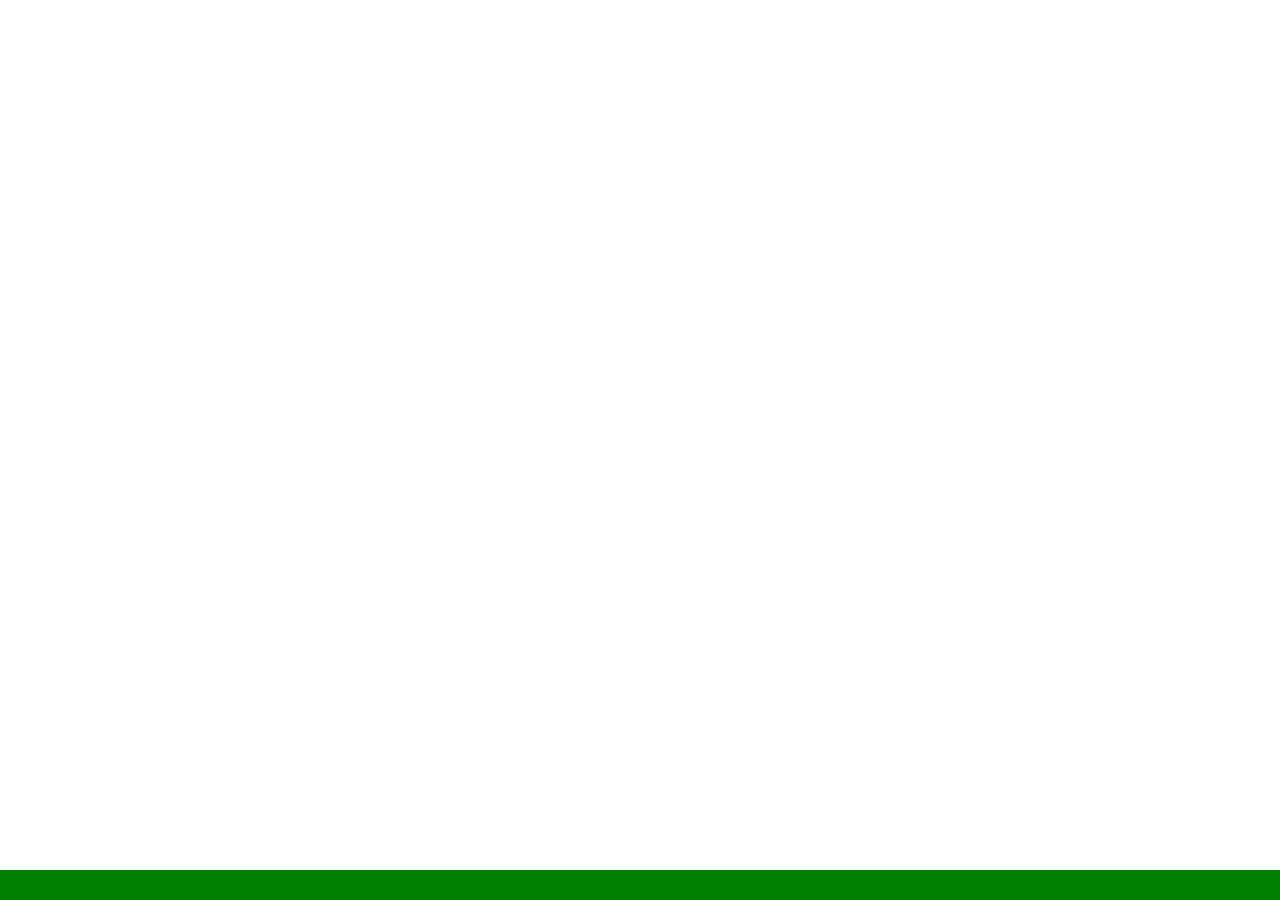
==== Index.html @ c7ac3ed4 "archivos subidos" ====
<!DOCTYPE html>
<html lang="en">

<head>
    <meta charset="UTF-8" />
    <meta name="viewport" content="width=device-width, initial-scale=1.0" />
    <meta http-equiv="X-UA-Compatible" content="ie=edge" />
    <title>DOM game essentials!</title>
    <link href="https://cdn.jsdelivr.net/npm/bootstrap@5.3.0/dist/css/bootstrap.min.css" rel="stylesheet"
        integrity="sha384-9ndCyUaIbzAi2FUVXJi0CjmCapSmO7SnpJef0486qhLnuZ2cdeRhO02iuK6FUUVM" crossorigin="anonymous">
    <link rel="stylesheet" href="./css/style.css">


</head>

<body>

    <figure id="game-screen"></figure>

    <script src="./js/obstaclesX.js"></script>
    <script src="./js/Wall.js"></script>
    <script src="./js/background.js"></script>
    <script src="./js/game.js"></script>
    <script src="./js/index.js"></script>

</body>

</html>
---- css/style.css ----
* {
    margin: 0;
    padding: 0
}

#game-screen {
    margin: 0;
    position: relative;
    overflow: hidden;
}
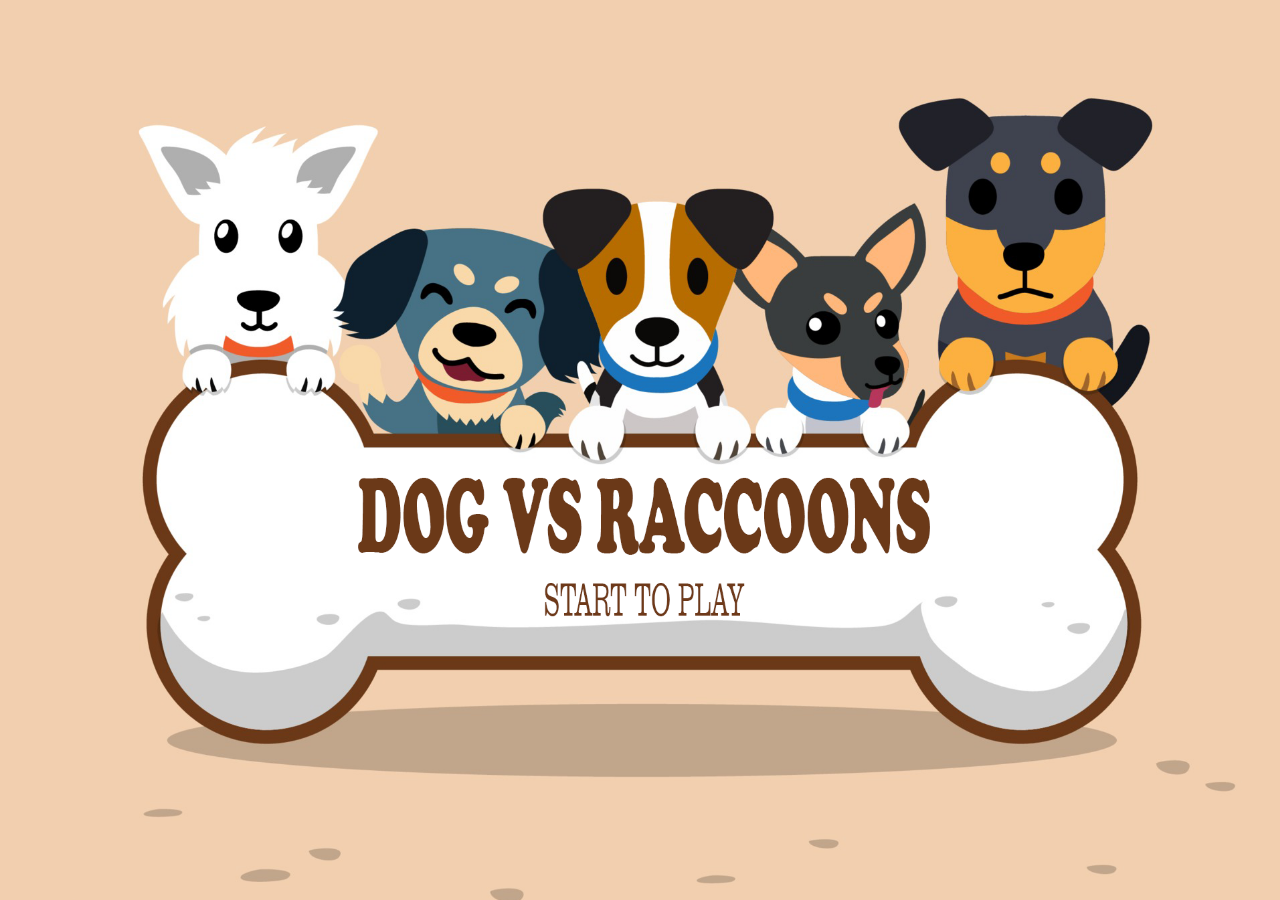
==== commit c7119104: "finish" ====
--- a/Index.html
+++ b/Index.html
@@ -5,7 +5,7 @@
     <meta charset="UTF-8" />
     <meta name="viewport" content="width=device-width, initial-scale=1.0" />
     <meta http-equiv="X-UA-Compatible" content="ie=edge" />
-    <title>DOM game essentials!</title>
+    <title>¡Racoon VS Dogs!</title>
     <link href="https://cdn.jsdelivr.net/npm/bootstrap@5.3.0/dist/css/bootstrap.min.css" rel="stylesheet"
         integrity="sha384-9ndCyUaIbzAi2FUVXJi0CjmCapSmO7SnpJef0486qhLnuZ2cdeRhO02iuK6FUUVM" crossorigin="anonymous">
     <link rel="stylesheet" href="./css/style.css">
@@ -15,13 +15,22 @@
 
 <body>
 
+
     <figure id="game-screen"></figure>
 
-    <script src="./js/obstaclesX.js"></script>
+    <audio id="gameMusic" src="./audio/music-game.mp3" loop autoplay></audio>
+
+    <script src="./js/boss.js"></script>
+    <script src="./js/door.js"></script>
+    <script src="./js/items.js"></script>
+    <script src="./js/enemies.js"></script>
     <script src="./js/Wall.js"></script>
+    <script src="./js/block.js"></script>
+    <script src="./js/player.js"></script>
     <script src="./js/background.js"></script>
+    <script src="./js/index.js"></script>
     <script src="./js/game.js"></script>
-    <script src="./js/index.js"></script>
+    <script src="./js/start.js"></script>
 
 </body>
 
--- a/css/style.css
+++ b/css/style.css
@@ -7,4 +7,23 @@
     margin: 0;
     position: relative;
     overflow: hidden;
+}
+
+h1 {
+    justify-content: center;
+    text-align: center;
+    font-size: 100px;
+    width: 1200px;
+    color: black;
+}
+
+button {
+
+    width: 100%;
+    font-size: 80px;
+    color: aqua;
+    border: 5px solid salmon;
+    text-align: center;
+    justify-content: center;
+
 }